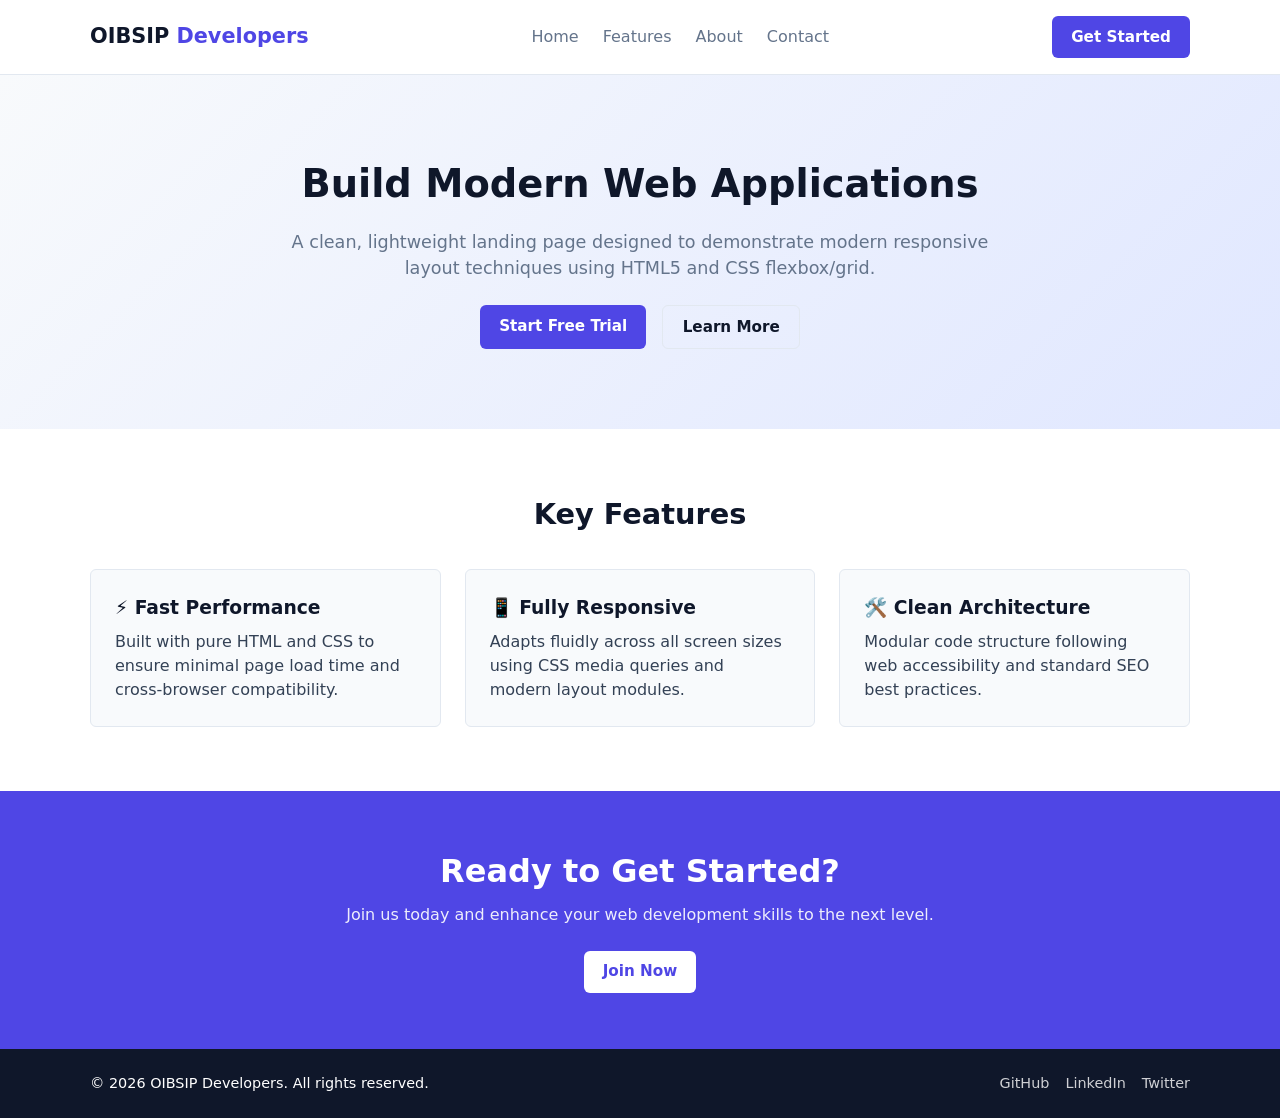
==== index.html @ d84f14a8 "Task1 files added" ====
<!DOCTYPE html>
<html lang="en">
    <head>
        <!-- Basic Meta Tags for SEO & Responsiveness -->
        <meta charset="UTF-8">
        <meta name="viewport" content="width=device-width, initial-scale=1.0">
        <meta name="description"
            content="A simple, responsive landing page built with semantic HTML5 and CSS3.">
        <title>Modern Landing Page</title>

        <!-- External Stylesheet -->
        <link rel="stylesheet" href="style.css">
    </head>
    <body>

        <!-- Header Section: Logo and Navigation -->
        <header class="navbar">
            <div class="container nav-container">
                <a href="#" class="logo">OIBSIP <span> Developers</span></a>
                <nav>
                    <ul class="nav-links">
                        <li><a href="#home">Home</a></li>
                        <li><a href="#features">Features</a></li>
                        <li><a href="#about">About</a></li>
                        <li><a href="#contact">Contact</a></li>
                    </ul>
                </nav>
                <a href="#cta" class="btn btn-primary nav-btn">Get Started</a>
            </div>
        </header>

        <!-- Hero Section: Main Banner and Call to Action -->
        <section class="hero" id="home">
            <div class="container hero-container">
                <div class="hero-content">
                    <h1>Build Modern Web Applications</h1>
                    <p>A clean, lightweight landing page designed to demonstrate
                        modern responsive layout techniques using HTML5 and CSS
                        flexbox/grid.</p>
                    <div class="hero-buttons">
                        <a href="#cta" class="btn btn-primary">Start Free
                            Trial</a>
                        <a href="#features" class="btn btn-secondary">Learn
                            More</a>
                    </div>
                </div>
            </div>
        </section>

        <!-- Features Section: CSS Grid Card Layout -->
        <section class="features" id="features">
            <div class="container">
                <h2 class="section-title">Key Features</h2>
                <div class="features-grid">
                    <div class="feature-card">
                        <h3>⚡ Fast Performance</h3>
                        <p>Built with pure HTML and CSS to ensure minimal page
                            load time and cross-browser compatibility.</p>
                    </div>
                    <div class="feature-card">
                        <h3>📱 Fully Responsive</h3>
                        <p>Adapts fluidly across all screen sizes using CSS
                            media queries and modern layout modules.</p>
                    </div>
                    <div class="feature-card">
                        <h3>🛠️ Clean Architecture</h3>
                        <p>Modular code structure following web accessibility
                            and standard SEO best practices.</p>
                    </div>
                </div>
            </div>
        </section>

        <!-- Call to Action Section -->
        <section class="cta" id="cta">
            <div class="container cta-container">
                <h2>Ready to Get Started?</h2>
                <p>Join us today and enhance your web development skills to the
                    next level.</p>
                <a href="#" class="btn btn-primary btn-cta">Join Now</a>
            </div>
        </section>

        <!-- Footer Section: Copyright & Social Links -->
        <footer class="footer" id="contact">
            <div class="container footer-container">
                <p>&copy; 2026 OIBSIP Developers. All rights reserved.</p>
                <div class="social-links">
                    <a href="https://github.com" target="_blank"
                        rel="noopener">GitHub</a>
                    <a href="https://linkedin.com" target="_blank"
                        rel="noopener">LinkedIn</a>
                    <a href="https://twitter.com" target="_blank"
                        rel="noopener">Twitter</a>
                </div>
            </div>
        </footer>

    </body>
---- style.css ----
/* 1. CSS Custom Properties / Variables for Consistent Theme */
:root {
    --primary: #4f46e5;
    --primary-hover: #4338ca;
    --dark: #0f172a;
    --text: #334155;
    --text-light: #64748b;
    --bg-light: #f8fafc;
    --white: #ffffff;
    --border: #e2e8f0;
    --radius: 6px;
    --transition: all 0.3s ease;
}

/* 2. Global Resets & Accessibility Setup */
* {
    margin: 0;
    padding: 0;
    box-sizing: border-box;
}

html {
    scroll-behavior: smooth;
}

body {
    font-family: system-ui, -apple-system, sans-serif;
    color: var(--text);
    background-color: var(--white);
    line-height: 1.5;
}

/* Shared Container for Layout Alignment */
.container {
    width: 90%;
    max-width: 1100px;
    margin: 0 auto;
}

/* Reusable Button Component */
.btn {
    display: inline-block;
    padding: 0.6rem 1.2rem;
    border-radius: var(--radius);
    text-decoration: none;
    font-weight: 600;
    font-size: 0.95rem;
    transition: var(--transition);
    cursor: pointer;
}

.btn-primary {
    background-color: var(--primary);
    color: var(--white);
}

.btn-primary:hover {
    background-color: var(--primary-hover);
}

.btn-secondary {
    background-color: transparent;
    color: var(--dark);
    border: 1px solid var(--border);
}

.btn-secondary:hover {
    border-color: var(--dark);
}

/* 3. Header & Sticky Navbar */
.navbar {
    background-color: var(--white);
    border-bottom: 1px solid var(--border);
    position: sticky;
    top: 0;
    z-index: 100;
}

.nav-container {
    display: flex;
    align-items: center;
    justify-content: space-between;
    padding: 1rem 0;
}

.logo {
    font-size: 1.3rem;
    font-weight: 700;
    color: var(--dark);
    text-decoration: none;
}

.logo span {
    color: var(--primary);
}

.nav-links {
    display: flex;
    list-style: none;
    gap: 1.5rem;
}

.nav-links a {
    text-decoration: none;
    color: var(--text-light);
    font-weight: 500;
    transition: var(--transition);
}

.nav-links a:hover {
    color: var(--primary);
}

/* 4. Hero Section */
.hero {
    padding: 5rem 0;
    background: linear-gradient(135deg, var(--bg-light) 0%, #e0e7ff 100%);
    text-align: center;
}

.hero-content {
    max-width: 700px;
    margin: 0 auto;
}

.hero-content h1 {
    font-size: 2.4rem;
    color: var(--dark);
    margin-bottom: 1rem;
}

.hero-content p {
    font-size: 1.1rem;
    color: var(--text-light);
    margin-bottom: 1.5rem;
}

.hero-buttons {
    display: flex;
    justify-content: center;
    gap: 1rem;
}

/* 5. Features Section (CSS Grid) */
.features {
    padding: 4rem 0;
}

.section-title {
    text-align: center;
    font-size: 1.8rem;
    color: var(--dark);
    margin-bottom: 2rem;
}

.features-grid {
    display: grid;
    grid-template-columns: repeat(auto-fit, minmax(250px, 1fr));
    gap: 1.5rem;
}

.feature-card {
    background-color: var(--bg-light);
    padding: 1.5rem;
    border-radius: var(--radius);
    border: 1px solid var(--border);
    transition: var(--transition);
}

.feature-card:hover {
    transform: translateY(-3px);
}

.feature-card h3 {
    color: var(--dark);
    margin-bottom: 0.5rem;
}

/* 6. Call To Action (CTA) */
.cta {
    background-color: var(--primary);
    color: var(--white);
    padding: 3.5rem 0;
    text-align: center;
}

.cta-container h2 {
    font-size: 2rem;
    margin-bottom: 0.5rem;
}

.cta-container p {
    margin-bottom: 1.5rem;
    opacity: 0.9;
}

.btn-cta {
    background-color: var(--white);
    color: var(--primary);
}

.btn-cta:hover {
    background-color: var(--bg-light);
}

/* 7. Footer */
.footer {
    background-color: var(--dark);
    color: var(--white);
    padding: 1.5rem 0;
    font-size: 0.9rem;
}

.footer-container {
    display: flex;
    justify-content: space-between;
    align-items: center;
}

.social-links {
    display: flex;
    gap: 1rem;
}

.social-links a {
    color: var(--white);
    text-decoration: none;
    opacity: 0.8;
    transition: var(--transition);
}

.social-links a:hover {
    opacity: 1;
    color: var(--primary);
}

/* 8. Media Queries for Mobile Responsiveness */
@media (max-width: 768px) {
    .nav-container {
        flex-direction: column;
        gap: 0.8rem;
    }

    .nav-btn {
        display: none;
    }

    .hero-content h1 {
        font-size: 1.8rem;
    }

    .hero-buttons {
        flex-direction: column;
        align-items: center;
    }

    .footer-container {
        flex-direction: column;
        gap: 0.8rem;
        text-align: center;
    }
}
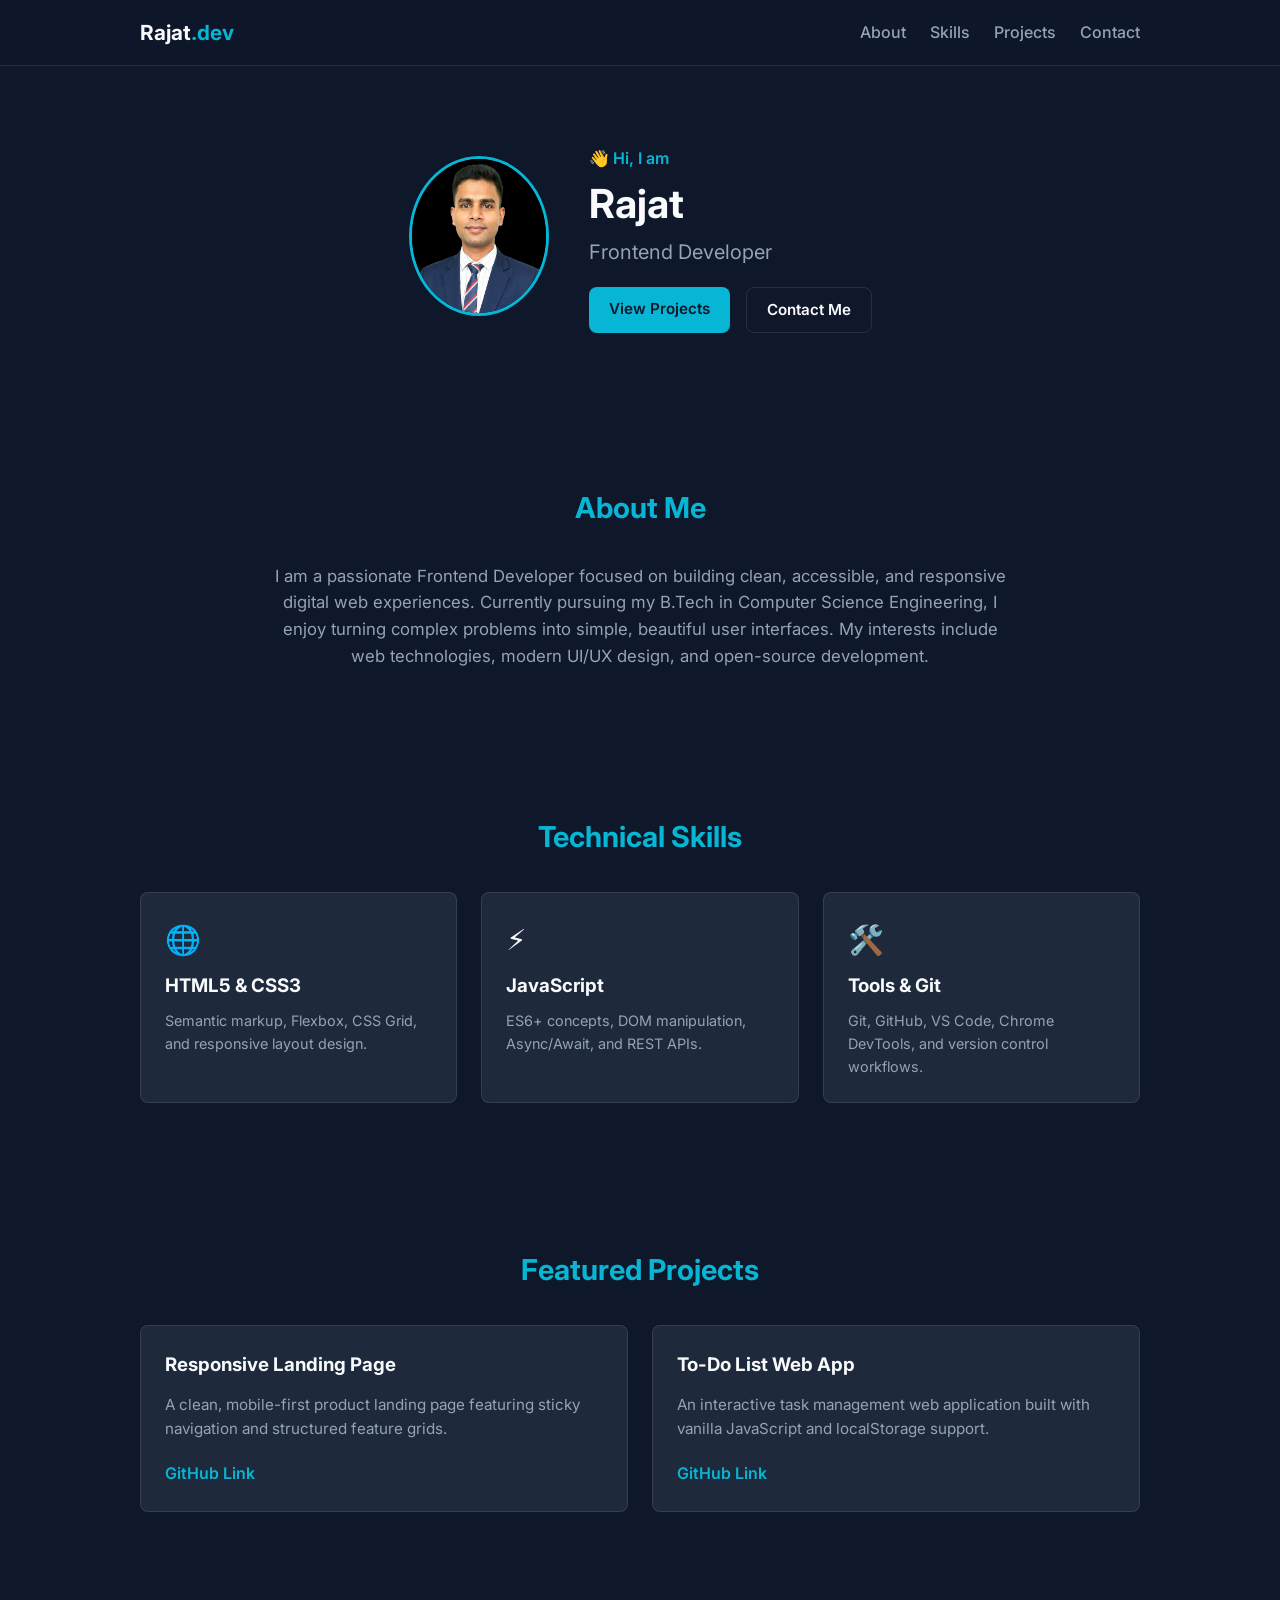
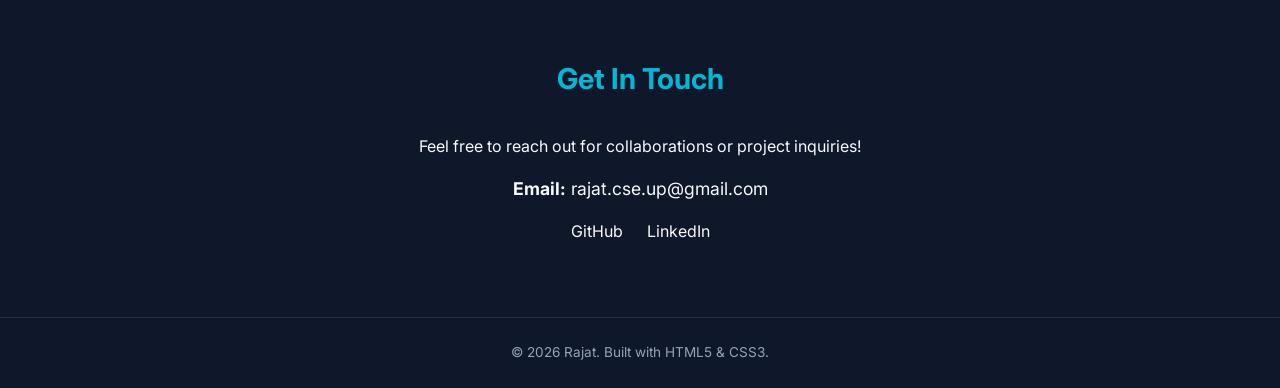
==== commit 1c637b7e: "Task2 files added" ====
--- a/index.html
+++ b/index.html
@@ -1,99 +1,151 @@
 <!DOCTYPE html>
 <html lang="en">
-    <head>
-        <!-- Basic Meta Tags for SEO & Responsiveness -->
-        <meta charset="UTF-8">
-        <meta name="viewport" content="width=device-width, initial-scale=1.0">
-        <meta name="description"
-            content="A simple, responsive landing page built with semantic HTML5 and CSS3.">
-        <title>Modern Landing Page</title>
 
-        <!-- External Stylesheet -->
-        <link rel="stylesheet" href="style.css">
-    </head>
-    <body>
+<head>
+    <meta charset="UTF-8">
+    <meta name="viewport" content="width=device-width, initial-scale=1.0">
+    <meta name="description" content="Personal Portfolio of Rajat - Frontend Developer">
+    <title>Rajat | Personal Portfolio</title>
 
-        <!-- Header Section: Logo and Navigation -->
-        <header class="navbar">
-            <div class="container nav-container">
-                <a href="#" class="logo">OIBSIP <span> Developers</span></a>
-                <nav>
-                    <ul class="nav-links">
-                        <li><a href="#home">Home</a></li>
-                        <li><a href="#features">Features</a></li>
-                        <li><a href="#about">About</a></li>
-                        <li><a href="#contact">Contact</a></li>
-                    </ul>
-                </nav>
-                <a href="#cta" class="btn btn-primary nav-btn">Get Started</a>
-            </div>
-        </header>
+    <!-- Google Fonts & Stylesheet -->
+    <link rel="preconnect" href="https://fonts.googleapis.com">
+    <link rel="preconnect" href="https://fonts.gstatic.com" crossorigin>
+    <link href="https://fonts.googleapis.com/css2?family=Inter:wght@400;600;700&display=swap" rel="stylesheet">
+    <link rel="stylesheet" href="style.css">
+</head>
 
-        <!-- Hero Section: Main Banner and Call to Action -->
-        <section class="hero" id="home">
+<body>
+
+    <!-- Navigation Bar -->
+    <header class="navbar">
+        <div class="container nav-container">
+            <a href="#hero" class="logo">Rajat<span>.dev</span></a>
+            <nav>
+                <ul class="nav-links">
+                    <li><a href="#about">About</a></li>
+                    <li><a href="#skills">Skills</a></li>
+                    <li><a href="#projects">Projects</a></li>
+                    <li><a href="#contact">Contact</a></li>
+                </ul>
+            </nav>
+        </div>
+    </header>
+
+    <main>
+        <!-- Hero / Profile Section -->
+        <section class="hero" id="hero">
             <div class="container hero-container">
-                <div class="hero-content">
-                    <h1>Build Modern Web Applications</h1>
-                    <p>A clean, lightweight landing page designed to demonstrate
-                        modern responsive layout techniques using HTML5 and CSS
-                        flexbox/grid.</p>
+                <div class="profile-avatar">
+                    <img src="Rajat 1.1MB.png" alt="Rajat Profile Photo" class="avatar-img">
+                </div>
+                <div class="hero-text">
+                    <p class="greeting">👋 Hi, I am</p>
+                    <h1>Rajat</h1>
+                    <h2>Frontend Developer</h2>
                     <div class="hero-buttons">
-                        <a href="#cta" class="btn btn-primary">Start Free
-                            Trial</a>
-                        <a href="#features" class="btn btn-secondary">Learn
-                            More</a>
+                        <a href="#projects" class="btn btn-primary">View Projects</a>
+                        <a href="#contact" class="btn btn-secondary">Contact Me</a>
                     </div>
                 </div>
             </div>
         </section>
 
-        <!-- Features Section: CSS Grid Card Layout -->
-        <section class="features" id="features">
+        <!-- About Me Section -->
+        <section class="section" id="about">
             <div class="container">
-                <h2 class="section-title">Key Features</h2>
-                <div class="features-grid">
-                    <div class="feature-card">
-                        <h3>⚡ Fast Performance</h3>
-                        <p>Built with pure HTML and CSS to ensure minimal page
-                            load time and cross-browser compatibility.</p>
+                <h2 class="section-title">About Me</h2>
+                <p class="about-text">
+                    I am a passionate Frontend Developer focused on building clean, accessible, and responsive digital
+                    web experiences.
+                    Currently pursuing my B.Tech in Computer Science Engineering, I enjoy turning complex problems into
+                    simple, beautiful user interfaces.
+                    My interests include web technologies, modern UI/UX design, and open-source development.
+                </p>
+            </div>
+        </section>
+
+        <!-- Skills Section -->
+        <section class="section" id="skills">
+            <div class="container">
+                <h2 class="section-title">Technical Skills</h2>
+                <div class="skills-grid">
+                    <div class="skill-card">
+                        <span class="icon">🌐</span>
+                        <h3>HTML5 & CSS3</h3>
+                        <p>Semantic markup, Flexbox, CSS Grid, and responsive layout design.</p>
                     </div>
-                    <div class="feature-card">
-                        <h3>📱 Fully Responsive</h3>
-                        <p>Adapts fluidly across all screen sizes using CSS
-                            media queries and modern layout modules.</p>
+                    <div class="skill-card">
+                        <span class="icon">⚡</span>
+                        <h3>JavaScript</h3>
+                        <p>ES6+ concepts, DOM manipulation, Async/Await, and REST APIs.</p>
                     </div>
-                    <div class="feature-card">
-                        <h3>🛠️ Clean Architecture</h3>
-                        <p>Modular code structure following web accessibility
-                            and standard SEO best practices.</p>
+                    <div class="skill-card">
+                        <span class="icon">🛠️</span>
+                        <h3>Tools & Git</h3>
+                        <p>Git, GitHub, VS Code, Chrome DevTools, and version control workflows.</p>
                     </div>
                 </div>
             </div>
         </section>
 
-        <!-- Call to Action Section -->
-        <section class="cta" id="cta">
-            <div class="container cta-container">
-                <h2>Ready to Get Started?</h2>
-                <p>Join us today and enhance your web development skills to the
-                    next level.</p>
-                <a href="#" class="btn btn-primary btn-cta">Join Now</a>
+        <!-- Projects Section -->
+        <section class="section" id="projects">
+            <div class="container">
+                <h2 class="section-title">Featured Projects</h2>
+                <div class="projects-grid">
+
+                    <!-- Project 1 -->
+                    <article class="project-card">
+                        <h3>Responsive Landing Page</h3>
+                        <p>A clean, mobile-first product landing page featuring sticky navigation and structured feature
+                            grids.</p>
+                        <div class="project-links">
+                            <a href="https://github.com/Rajat-sde" target="_blank" rel="noopener">GitHub Link</a>
+                        </div>
+                    </article>
+
+                    <!-- Project 2 -->
+                    <article class="project-card">
+                        <h3>To-Do List Web App</h3>
+                        <p>An interactive task management web application built with vanilla JavaScript and localStorage
+                            support.</p>
+                        <div class="project-links">
+                            <a href="https://github.com/Rajat-sde" target="_blank" rel="noopener">GitHub Link</a>
+                        </div>
+                    </article>
+
+                </div>
             </div>
         </section>
 
-        <!-- Footer Section: Copyright & Social Links -->
-        <footer class="footer" id="contact">
-            <div class="container footer-container">
-                <p>&copy; 2026 OIBSIP Developers. All rights reserved.</p>
-                <div class="social-links">
-                    <a href="https://github.com" target="_blank"
-                        rel="noopener">GitHub</a>
-                    <a href="https://linkedin.com" target="_blank"
-                        rel="noopener">LinkedIn</a>
-                    <a href="https://twitter.com" target="_blank"
-                        rel="noopener">Twitter</a>
+        <!-- Contact Section -->
+        <section class="section" id="contact">
+            <div class="container">
+                <h2 class="section-title">Get In Touch</h2>
+                <div class="contact-content">
+                    <p>Feel free to reach out for collaborations or project inquiries!</p>
+
+                    <div class="contact-info">
+                        <p><strong>Email:</strong> rajat.cse.up@gmail.com</p>
+                    </div>
+
+                    <div class="social-links">
+                        <a href="https://github.com/Rajat-sde" target="_blank" rel="noopener">GitHub</a>
+                        <a href="https://linkedin.com/in/rajat-sde" target="_blank" rel="noopener">LinkedIn</a>
+                    </div>
                 </div>
             </div>
-        </footer>
+        </section>
+    </main>
 
-    </body>+    <!-- Footer -->
+    <footer class="footer">
+        <div class="container">
+            <p>&copy; 2026 Rajat. Built with HTML5 & CSS3.</p>
+        </div>
+    </footer>
+
+    <script src="script.js"></script>
+</body>
+
+</html>
--- a/style.css
+++ b/style.css
@@ -1,57 +1,65 @@
-/* 1. CSS Custom Properties / Variables for Consistent Theme */
+/* 1. Theme Variables & Smooth Scroll */
 :root {
-    --primary: #4f46e5;
-    --primary-hover: #4338ca;
-    --dark: #0f172a;
-    --text: #334155;
-    --text-light: #64748b;
-    --bg-light: #f8fafc;
-    --white: #ffffff;
-    --border: #e2e8f0;
-    --radius: 6px;
+    --primary: #06b6d4;
+    --primary-hover: #0891b2;
+    --bg-dark: #0f172a;
+    --bg-card: #1e293b;
+    --text-main: #f8fafc;
+    --text-muted: #94a3b8;
+    --border: rgba(255, 255, 255, 0.1);
+    --radius: 8px;
     --transition: all 0.3s ease;
 }
 
-/* 2. Global Resets & Accessibility Setup */
+html {
+    scroll-behavior: smooth;
+    /* Smooth scroll requirement */
+}
+
 * {
     margin: 0;
     padding: 0;
     box-sizing: border-box;
 }
 
-html {
-    scroll-behavior: smooth;
-}
-
 body {
-    font-family: system-ui, -apple-system, sans-serif;
-    color: var(--text);
-    background-color: var(--white);
-    line-height: 1.5;
-}
-
-/* Shared Container for Layout Alignment */
+    font-family: 'Inter', system-ui, -apple-system, sans-serif;
+    background-color: var(--bg-dark);
+    color: var(--text-main);
+    line-height: 1.6;
+}
+
 .container {
     width: 90%;
-    max-width: 1100px;
+    max-width: 1000px;
     margin: 0 auto;
 }
 
-/* Reusable Button Component */
+.section {
+    padding: 4.5rem 0;
+}
+
+.section-title {
+    text-align: center;
+    font-size: 1.8rem;
+    margin-bottom: 2rem;
+    color: var(--primary);
+}
+
+/* 2. Buttons */
 .btn {
     display: inline-block;
-    padding: 0.6rem 1.2rem;
+    padding: 0.6rem 1.25rem;
     border-radius: var(--radius);
     text-decoration: none;
     font-weight: 600;
     font-size: 0.95rem;
     transition: var(--transition);
-    cursor: pointer;
 }
 
 .btn-primary {
     background-color: var(--primary);
-    color: var(--white);
+    color: var(--bg-dark);
 }
 
 .btn-primary:hover {
@@ -59,35 +67,34 @@
 }
 
 .btn-secondary {
-    background-color: transparent;
-    color: var(--dark);
     border: 1px solid var(--border);
+    color: var(--text-main);
 }
 
 .btn-secondary:hover {
-    border-color: var(--dark);
-}
-
-/* 3. Header & Sticky Navbar */
+    background-color: rgba(255, 255, 255, 0.05);
+}
+
+/* 3. Navigation Bar */
 .navbar {
-    background-color: var(--white);
-    border-bottom: 1px solid var(--border);
     position: sticky;
     top: 0;
+    background-color: rgba(15, 23, 42, 0.95);
+    border-bottom: 1px solid var(--border);
     z-index: 100;
 }
 
 .nav-container {
     display: flex;
+    justify-content: space-between;
     align-items: center;
-    justify-content: space-between;
     padding: 1rem 0;
 }
 
 .logo {
     font-size: 1.3rem;
     font-weight: 700;
-    color: var(--dark);
+    color: var(--text-main);
     text-decoration: none;
 }
 
@@ -102,8 +109,8 @@
 }
 
 .nav-links a {
-    text-decoration: none;
-    color: var(--text-light);
+    color: var(--text-muted);
+    text-decoration: none;
     font-weight: 500;
     transition: var(--transition);
 }
@@ -115,149 +122,157 @@
 /* 4. Hero Section */
 .hero {
     padding: 5rem 0;
-    background: linear-gradient(135deg, var(--bg-light) 0%, #e0e7ff 100%);
-    text-align: center;
-}
-
-.hero-content {
-    max-width: 700px;
+}
+
+.hero-container {
+    display: flex;
+    align-items: center;
+    justify-content: center;
+    gap: 2.5rem;
+}
+
+.avatar-img {
+    width: 140px;
+    height: 160px;
+    border-radius: 50%;
+    border: 3px solid var(--primary);
+    object-fit: cover;
+}
+
+.greeting {
+    color: var(--primary);
+    font-weight: 600;
+}
+
+.hero-text h1 {
+    font-size: 2.5rem;
+}
+
+.hero-text h2 {
+    font-size: 1.25rem;
+    color: var(--text-muted);
+    font-weight: 400;
+    margin-bottom: 1.2rem;
+}
+
+.hero-buttons {
+    display: flex;
+    gap: 1rem;
+}
+
+/* 5. About Section */
+.about-text {
+    max-width: 750px;
     margin: 0 auto;
-}
-
-.hero-content h1 {
-    font-size: 2.4rem;
-    color: var(--dark);
-    margin-bottom: 1rem;
-}
-
-.hero-content p {
-    font-size: 1.1rem;
-    color: var(--text-light);
-    margin-bottom: 1.5rem;
-}
-
-.hero-buttons {
-    display: flex;
-    justify-content: center;
-    gap: 1rem;
-}
-
-/* 5. Features Section (CSS Grid) */
-.features {
-    padding: 4rem 0;
-}
-
-.section-title {
-    text-align: center;
-    font-size: 1.8rem;
-    color: var(--dark);
-    margin-bottom: 2rem;
-}
-
-.features-grid {
+    text-align: center;
+    color: var(--text-muted);
+    font-size: 1.05rem;
+}
+
+/* 6. Skills Section */
+.skills-grid {
     display: grid;
     grid-template-columns: repeat(auto-fit, minmax(250px, 1fr));
     gap: 1.5rem;
 }
 
-.feature-card {
-    background-color: var(--bg-light);
+.skill-card {
+    background-color: var(--bg-card);
     padding: 1.5rem;
     border-radius: var(--radius);
     border: 1px solid var(--border);
+}
+
+.skill-card .icon {
+    font-size: 1.8rem;
+}
+
+.skill-card h3 {
+    margin: 0.5rem 0;
+}
+
+.skill-card p {
+    color: var(--text-muted);
+    font-size: 0.9rem;
+}
+
+/* 7. Projects Section */
+.projects-grid {
+    display: grid;
+    grid-template-columns: repeat(auto-fit, minmax(280px, 1fr));
+    gap: 1.5rem;
+}
+
+.project-card {
+    background-color: var(--bg-card);
+    padding: 1.5rem;
+    border-radius: var(--radius);
+    border: 1px solid var(--border);
+    display: flex;
+    flex-direction: column;
+    justify-content: space-between;
+}
+
+.project-card p {
+    color: var(--text-muted);
+    margin: 0.8rem 0 1.2rem;
+    font-size: 0.95rem;
+}
+
+.project-links a {
+    color: var(--primary);
+    text-decoration: none;
+    font-weight: 600;
+}
+
+/* 8. Contact & Footer */
+.contact-content {
+    text-align: center;
+}
+
+.contact-info {
+    margin: 1rem 0;
+    font-size: 1.1rem;
+}
+
+.social-links {
+    display: flex;
+    justify-content: center;
+    gap: 1.5rem;
+    margin-top: 1rem;
+}
+
+.social-links a {
+    color: var(--text-main);
+    text-decoration: none;
     transition: var(--transition);
 }
 
-.feature-card:hover {
-    transform: translateY(-3px);
-}
-
-.feature-card h3 {
-    color: var(--dark);
-    margin-bottom: 0.5rem;
-}
-
-/* 6. Call To Action (CTA) */
-.cta {
-    background-color: var(--primary);
-    color: var(--white);
-    padding: 3.5rem 0;
-    text-align: center;
-}
-
-.cta-container h2 {
-    font-size: 2rem;
-    margin-bottom: 0.5rem;
-}
-
-.cta-container p {
-    margin-bottom: 1.5rem;
-    opacity: 0.9;
-}
-
-.btn-cta {
-    background-color: var(--white);
-    color: var(--primary);
-}
-
-.btn-cta:hover {
-    background-color: var(--bg-light);
-}
-
-/* 7. Footer */
+.social-links a:hover {
+    color: var(--primary);
+}
+
 .footer {
-    background-color: var(--dark);
-    color: var(--white);
+    text-align: center;
     padding: 1.5rem 0;
-    font-size: 0.9rem;
-}
-
-.footer-container {
-    display: flex;
-    justify-content: space-between;
-    align-items: center;
-}
-
-.social-links {
-    display: flex;
-    gap: 1rem;
-}
-
-.social-links a {
-    color: var(--white);
-    text-decoration: none;
-    opacity: 0.8;
-    transition: var(--transition);
-}
-
-.social-links a:hover {
-    opacity: 1;
-    color: var(--primary);
-}
-
-/* 8. Media Queries for Mobile Responsiveness */
+    border-top: 1px solid var(--border);
+    color: var(--text-muted);
+    font-size: 0.85rem;
+}
+
+/* 9. Media Queries for Mobile Responsiveness */
 @media (max-width: 768px) {
+    .hero-container {
+        flex-direction: column;
+        text-align: center;
+    }
+
+    .hero-buttons {
+        justify-content: center;
+    }
+
     .nav-container {
         flex-direction: column;
         gap: 0.8rem;
     }
-
-    .nav-btn {
-        display: none;
-    }
-
-    .hero-content h1 {
-        font-size: 1.8rem;
-    }
-
-    .hero-buttons {
-        flex-direction: column;
-        align-items: center;
-    }
-
-    .footer-container {
-        flex-direction: column;
-        gap: 0.8rem;
-        text-align: center;
-    }
 }
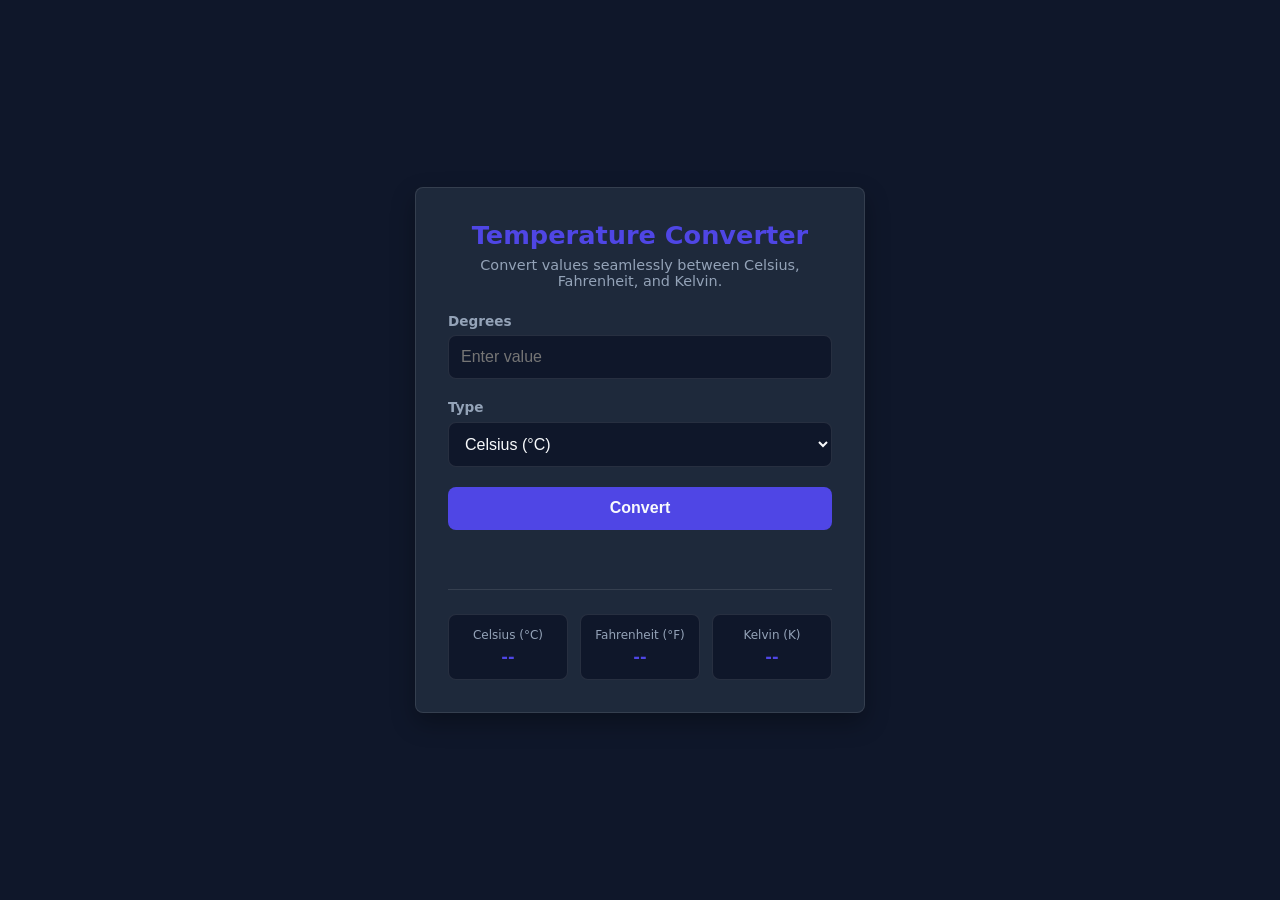
==== commit 717a432a: "Task3 files added" ====
--- a/index.html
+++ b/index.html
@@ -1,151 +1,75 @@
 <!DOCTYPE html>
 <html lang="en">
+    <head>
+        <meta charset="UTF-8">
+        <meta name="viewport" content="width=device-width, initial-scale=1.0">
+        <meta name="description"
+            content="A simple, responsive temperature converter web app.">
+        <title>Temperature Converter | Task 3</title>
 
-<head>
-    <meta charset="UTF-8">
-    <meta name="viewport" content="width=device-width, initial-scale=1.0">
-    <meta name="description" content="Personal Portfolio of Rajat - Frontend Developer">
-    <title>Rajat | Personal Portfolio</title>
+        <!-- External Stylesheet -->
+        <link rel="stylesheet" href="style.css">
+    </head>
+    <body>
 
-    <!-- Google Fonts & Stylesheet -->
-    <link rel="preconnect" href="https://fonts.googleapis.com">
-    <link rel="preconnect" href="https://fonts.gstatic.com" crossorigin>
-    <link href="https://fonts.googleapis.com/css2?family=Inter:wght@400;600;700&display=swap" rel="stylesheet">
-    <link rel="stylesheet" href="style.css">
-</head>
+        <!-- Main Container -->
+        <main class="converter-card">
+            <header class="card-header">
+                <h1>Temperature Converter</h1>
+                <p>Convert values seamlessly between Celsius, Fahrenheit, and
+                    Kelvin.</p>
+            </header>
 
-<body>
+            <!-- Converter Form -->
+            <form id="converterForm" class="converter-form" novalidate>
 
-    <!-- Navigation Bar -->
-    <header class="navbar">
-        <div class="container nav-container">
-            <a href="#hero" class="logo">Rajat<span>.dev</span></a>
-            <nav>
-                <ul class="nav-links">
-                    <li><a href="#about">About</a></li>
-                    <li><a href="#skills">Skills</a></li>
-                    <li><a href="#projects">Projects</a></li>
-                    <li><a href="#contact">Contact</a></li>
-                </ul>
-            </nav>
-        </div>
-    </header>
+                <!-- Input Value Field -->
+                <div class="form-group">
+                    <label for="temperatureInput">Degrees</label>
+                    <input
+                        type="number"
+                        id="temperatureInput"
+                        placeholder="Enter value"
+                        step="any"
+                        required>
+                </div>
 
-    <main>
-        <!-- Hero / Profile Section -->
-        <section class="hero" id="hero">
-            <div class="container hero-container">
-                <div class="profile-avatar">
-                    <img src="Rajat 1.1MB.png" alt="Rajat Profile Photo" class="avatar-img">
+                <!-- Unit Dropdown -->
+                <div class="form-group">
+                    <label for="unitSelect">Type</label>
+                    <select id="unitSelect">
+                        <option value="celsius">Celsius (°C)</option>
+                        <option value="fahrenheit">Fahrenheit (°F)</option>
+                        <option value="kelvin">Kelvin (K)</option>
+                    </select>
                 </div>
-                <div class="hero-text">
-                    <p class="greeting">👋 Hi, I am</p>
-                    <h1>Rajat</h1>
-                    <h2>Frontend Developer</h2>
-                    <div class="hero-buttons">
-                        <a href="#projects" class="btn btn-primary">View Projects</a>
-                        <a href="#contact" class="btn btn-secondary">Contact Me</a>
-                    </div>
+
+                <!-- Convert Action Button -->
+                <button type="submit" id="convertBtn"
+                    class="btn">Convert</button>
+            </form>
+
+            <!-- Error Message Display -->
+            <div id="errorMessage" class="error-message"
+                aria-live="polite"></div>
+
+            <!-- Output Display Area -->
+            <section class="results-container" id="resultsContainer">
+                <div class="result-box">
+                    <span class="label">Celsius (°C)</span>
+                    <span class="value" id="celsiusResult">--</span>
                 </div>
-            </div>
-        </section>
+                <div class="result-box">
+                    <span class="label">Fahrenheit (°F)</span>
+                    <span class="value" id="fahrenheitResult">--</span>
+                </div>
+                <div class="result-box">
+                    <span class="label">Kelvin (K)</span>
+                    <span class="value" id="kelvinResult">--</span>
+                </div>
+            </section>
+        </main>
 
-        <!-- About Me Section -->
-        <section class="section" id="about">
-            <div class="container">
-                <h2 class="section-title">About Me</h2>
-                <p class="about-text">
-                    I am a passionate Frontend Developer focused on building clean, accessible, and responsive digital
-                    web experiences.
-                    Currently pursuing my B.Tech in Computer Science Engineering, I enjoy turning complex problems into
-                    simple, beautiful user interfaces.
-                    My interests include web technologies, modern UI/UX design, and open-source development.
-                </p>
-            </div>
-        </section>
-
-        <!-- Skills Section -->
-        <section class="section" id="skills">
-            <div class="container">
-                <h2 class="section-title">Technical Skills</h2>
-                <div class="skills-grid">
-                    <div class="skill-card">
-                        <span class="icon">🌐</span>
-                        <h3>HTML5 & CSS3</h3>
-                        <p>Semantic markup, Flexbox, CSS Grid, and responsive layout design.</p>
-                    </div>
-                    <div class="skill-card">
-                        <span class="icon">⚡</span>
-                        <h3>JavaScript</h3>
-                        <p>ES6+ concepts, DOM manipulation, Async/Await, and REST APIs.</p>
-                    </div>
-                    <div class="skill-card">
-                        <span class="icon">🛠️</span>
-                        <h3>Tools & Git</h3>
-                        <p>Git, GitHub, VS Code, Chrome DevTools, and version control workflows.</p>
-                    </div>
-                </div>
-            </div>
-        </section>
-
-        <!-- Projects Section -->
-        <section class="section" id="projects">
-            <div class="container">
-                <h2 class="section-title">Featured Projects</h2>
-                <div class="projects-grid">
-
-                    <!-- Project 1 -->
-                    <article class="project-card">
-                        <h3>Responsive Landing Page</h3>
-                        <p>A clean, mobile-first product landing page featuring sticky navigation and structured feature
-                            grids.</p>
-                        <div class="project-links">
-                            <a href="https://github.com/Rajat-sde" target="_blank" rel="noopener">GitHub Link</a>
-                        </div>
-                    </article>
-
-                    <!-- Project 2 -->
-                    <article class="project-card">
-                        <h3>To-Do List Web App</h3>
-                        <p>An interactive task management web application built with vanilla JavaScript and localStorage
-                            support.</p>
-                        <div class="project-links">
-                            <a href="https://github.com/Rajat-sde" target="_blank" rel="noopener">GitHub Link</a>
-                        </div>
-                    </article>
-
-                </div>
-            </div>
-        </section>
-
-        <!-- Contact Section -->
-        <section class="section" id="contact">
-            <div class="container">
-                <h2 class="section-title">Get In Touch</h2>
-                <div class="contact-content">
-                    <p>Feel free to reach out for collaborations or project inquiries!</p>
-
-                    <div class="contact-info">
-                        <p><strong>Email:</strong> rajat.cse.up@gmail.com</p>
-                    </div>
-
-                    <div class="social-links">
-                        <a href="https://github.com/Rajat-sde" target="_blank" rel="noopener">GitHub</a>
-                        <a href="https://linkedin.com/in/rajat-sde" target="_blank" rel="noopener">LinkedIn</a>
-                    </div>
-                </div>
-            </div>
-        </section>
-    </main>
-
-    <!-- Footer -->
-    <footer class="footer">
-        <div class="container">
-            <p>&copy; 2026 Rajat. Built with HTML5 & CSS3.</p>
-        </div>
-    </footer>
-
-    <script src="script.js"></script>
-</body>
-
+        <script src="script.js"></script>
+    </body>
 </html>
--- a/style.css
+++ b/style.css
@@ -1,21 +1,19 @@
-/* 1. Theme Variables & Smooth Scroll */
+/* 1. CSS Custom Properties / Variables */
 :root {
-    --primary: #06b6d4;
-    --primary-hover: #0891b2;
+    --primary: #4f46e5;
+    --primary-hover: #4338ca;
     --bg-dark: #0f172a;
     --bg-card: #1e293b;
+    --bg-input: #0f172a;
     --text-main: #f8fafc;
     --text-muted: #94a3b8;
+    --error: #ef4444;
     --border: rgba(255, 255, 255, 0.1);
     --radius: 8px;
     --transition: all 0.3s ease;
 }
 
-html {
-    scroll-behavior: smooth;
-    /* Smooth scroll requirement */
-}
-
+/* 2. Global Resets & Centering Layout */
 * {
     margin: 0;
     padding: 0;
@@ -23,256 +21,140 @@
 }
 
 body {
-    font-family: 'Inter', system-ui, -apple-system, sans-serif;
+    font-family: system-ui, -apple-system, sans-serif;
     background-color: var(--bg-dark);
     color: var(--text-main);
-    line-height: 1.6;
+    min-height: 100vh;
+    display: flex;
+    align-items: center;
+    justify-content: center;
+    padding: 1.5rem;
 }
 
-.container {
-    width: 90%;
-    max-width: 1000px;
-    margin: 0 auto;
+/* 3. Main Converter Card UI */
+.converter-card {
+    background-color: var(--bg-card);
+    border: 1px solid var(--border);
+    border-radius: var(--radius);
+    width: 100%;
+    max-width: 450px;
+    padding: 2rem;
+    box-shadow: 0 10px 25px rgba(0, 0, 0, 0.3);
 }
 
-.section {
-    padding: 4.5rem 0;
+.card-header {
+    text-align: center;
+    margin-bottom: 1.5rem;
 }
 
-.section-title {
-    text-align: center;
-    font-size: 1.8rem;
-    margin-bottom: 2rem;
+.card-header h1 {
+    font-size: 1.6rem;
     color: var(--primary);
+    margin-bottom: 0.4rem;
 }
 
-/* 2. Buttons */
-.btn {
-    display: inline-block;
-    padding: 0.6rem 1.25rem;
+.card-header p {
+    font-size: 0.9rem;
+    color: var(--text-muted);
+}
+
+/* 4. Form Controls */
+.converter-form {
+    display: flex;
+    flex-direction: column;
+    gap: 1.25rem;
+}
+
+.form-group {
+    display: flex;
+    flex-direction: column;
+    gap: 0.4rem;
+}
+
+.form-group label {
+    font-size: 0.85rem;
+    color: var(--text-muted);
+    font-weight: 600;
+}
+
+.form-group input,
+.form-group select {
+    padding: 0.75rem;
+    background-color: var(--bg-input);
+    border: 1px solid var(--border);
     border-radius: var(--radius);
-    text-decoration: none;
-    font-weight: 600;
-    font-size: 0.95rem;
+    color: var(--text-main);
+    font-size: 1rem;
+    outline: none;
     transition: var(--transition);
 }
 
-.btn-primary {
-    background-color: var(--primary);
-    color: var(--bg-dark);
+.form-group input:focus,
+.form-group select:focus {
+    border-color: var(--primary);
 }
 
-.btn-primary:hover {
+/* Convert Button */
+.btn {
+    padding: 0.8rem;
+    background-color: var(--primary);
+    color: var(--text-main);
+    border: none;
+    border-radius: var(--radius);
+    font-size: 1rem;
+    font-weight: 600;
+    cursor: pointer;
+    transition: var(--transition);
+}
+
+.btn:hover {
     background-color: var(--primary-hover);
 }
 
-.btn-secondary {
-    border: 1px solid var(--border);
-    color: var(--text-main);
+/* 5. Error Message Styling */
+.error-message {
+    color: var(--error);
+    font-size: 0.85rem;
+    text-align: center;
+    margin-top: 1rem;
+    min-height: 1.2rem;
 }
 
-.btn-secondary:hover {
-    background-color: rgba(255, 255, 255, 0.05);
+/* 6. Simultaneous Output Display Grid */
+.results-container {
+    display: grid;
+    grid-template-columns: repeat(3, 1fr);
+    gap: 0.75rem;
+    margin-top: 1.5rem;
+    border-top: 1px solid var(--border);
+    padding-top: 1.5rem;
 }
 
-/* 3. Navigation Bar */
-.navbar {
-    position: sticky;
-    top: 0;
-    background-color: rgba(15, 23, 42, 0.95);
-    border-bottom: 1px solid var(--border);
-    z-index: 100;
-}
-
-.nav-container {
-    display: flex;
-    justify-content: space-between;
-    align-items: center;
-    padding: 1rem 0;
-}
-
-.logo {
-    font-size: 1.3rem;
-    font-weight: 700;
-    color: var(--text-main);
-    text-decoration: none;
-}
-
-.logo span {
-    color: var(--primary);
-}
-
-.nav-links {
-    display: flex;
-    list-style: none;
-    gap: 1.5rem;
-}
-
-.nav-links a {
-    color: var(--text-muted);
-    text-decoration: none;
-    font-weight: 500;
-    transition: var(--transition);
-}
-
-.nav-links a:hover {
-    color: var(--primary);
-}
-
-/* 4. Hero Section */
-.hero {
-    padding: 5rem 0;
-}
-
-.hero-container {
-    display: flex;
-    align-items: center;
-    justify-content: center;
-    gap: 2.5rem;
-}
-
-.avatar-img {
-    width: 140px;
-    height: 160px;
-    border-radius: 50%;
-    border: 3px solid var(--primary);
-    object-fit: cover;
-}
-
-.greeting {
-    color: var(--primary);
-    font-weight: 600;
-}
-
-.hero-text h1 {
-    font-size: 2.5rem;
-}
-
-.hero-text h2 {
-    font-size: 1.25rem;
-    color: var(--text-muted);
-    font-weight: 400;
-    margin-bottom: 1.2rem;
-}
-
-.hero-buttons {
-    display: flex;
-    gap: 1rem;
-}
-
-/* 5. About Section */
-.about-text {
-    max-width: 750px;
-    margin: 0 auto;
-    text-align: center;
-    color: var(--text-muted);
-    font-size: 1.05rem;
-}
-
-/* 6. Skills Section */
-.skills-grid {
-    display: grid;
-    grid-template-columns: repeat(auto-fit, minmax(250px, 1fr));
-    gap: 1.5rem;
-}
-
-.skill-card {
-    background-color: var(--bg-card);
-    padding: 1.5rem;
+.result-box {
+    background-color: var(--bg-input);
+    border: 1px solid var(--border);
+    padding: 0.8rem 0.5rem;
     border-radius: var(--radius);
-    border: 1px solid var(--border);
-}
-
-.skill-card .icon {
-    font-size: 1.8rem;
-}
-
-.skill-card h3 {
-    margin: 0.5rem 0;
-}
-
-.skill-card p {
-    color: var(--text-muted);
-    font-size: 0.9rem;
-}
-
-/* 7. Projects Section */
-.projects-grid {
-    display: grid;
-    grid-template-columns: repeat(auto-fit, minmax(280px, 1fr));
-    gap: 1.5rem;
-}
-
-.project-card {
-    background-color: var(--bg-card);
-    padding: 1.5rem;
-    border-radius: var(--radius);
-    border: 1px solid var(--border);
-    display: flex;
-    flex-direction: column;
-    justify-content: space-between;
-}
-
-.project-card p {
-    color: var(--text-muted);
-    margin: 0.8rem 0 1.2rem;
-    font-size: 0.95rem;
-}
-
-.project-links a {
-    color: var(--primary);
-    text-decoration: none;
-    font-weight: 600;
-}
-
-/* 8. Contact & Footer */
-.contact-content {
     text-align: center;
 }
 
-.contact-info {
-    margin: 1rem 0;
-    font-size: 1.1rem;
+.result-box .label {
+    display: block;
+    font-size: 0.75rem;
+    color: var(--text-muted);
+    margin-bottom: 0.3rem;
 }
 
-.social-links {
-    display: flex;
-    justify-content: center;
-    gap: 1.5rem;
-    margin-top: 1rem;
+.result-box .value {
+    font-size: 1rem;
+    font-weight: 700;
+    color: var(--primary);
+    word-break: break-all;
 }
 
-.social-links a {
-    color: var(--text-main);
-    text-decoration: none;
-    transition: var(--transition);
-}
-
-.social-links a:hover {
-    color: var(--primary);
-}
-
-.footer {
-    text-align: center;
-    padding: 1.5rem 0;
-    border-top: 1px solid var(--border);
-    color: var(--text-muted);
-    font-size: 0.85rem;
-}
-
-/* 9. Media Queries for Mobile Responsiveness */
-@media (max-width: 768px) {
-    .hero-container {
-        flex-direction: column;
-        text-align: center;
-    }
-
-    .hero-buttons {
-        justify-content: center;
-    }
-
-    .nav-container {
-        flex-direction: column;
-        gap: 0.8rem;
+/* 7. Mobile Responsiveness */
+@media (max-width: 480px) {
+    .results-container {
+        grid-template-columns: 1fr;
     }
 }
